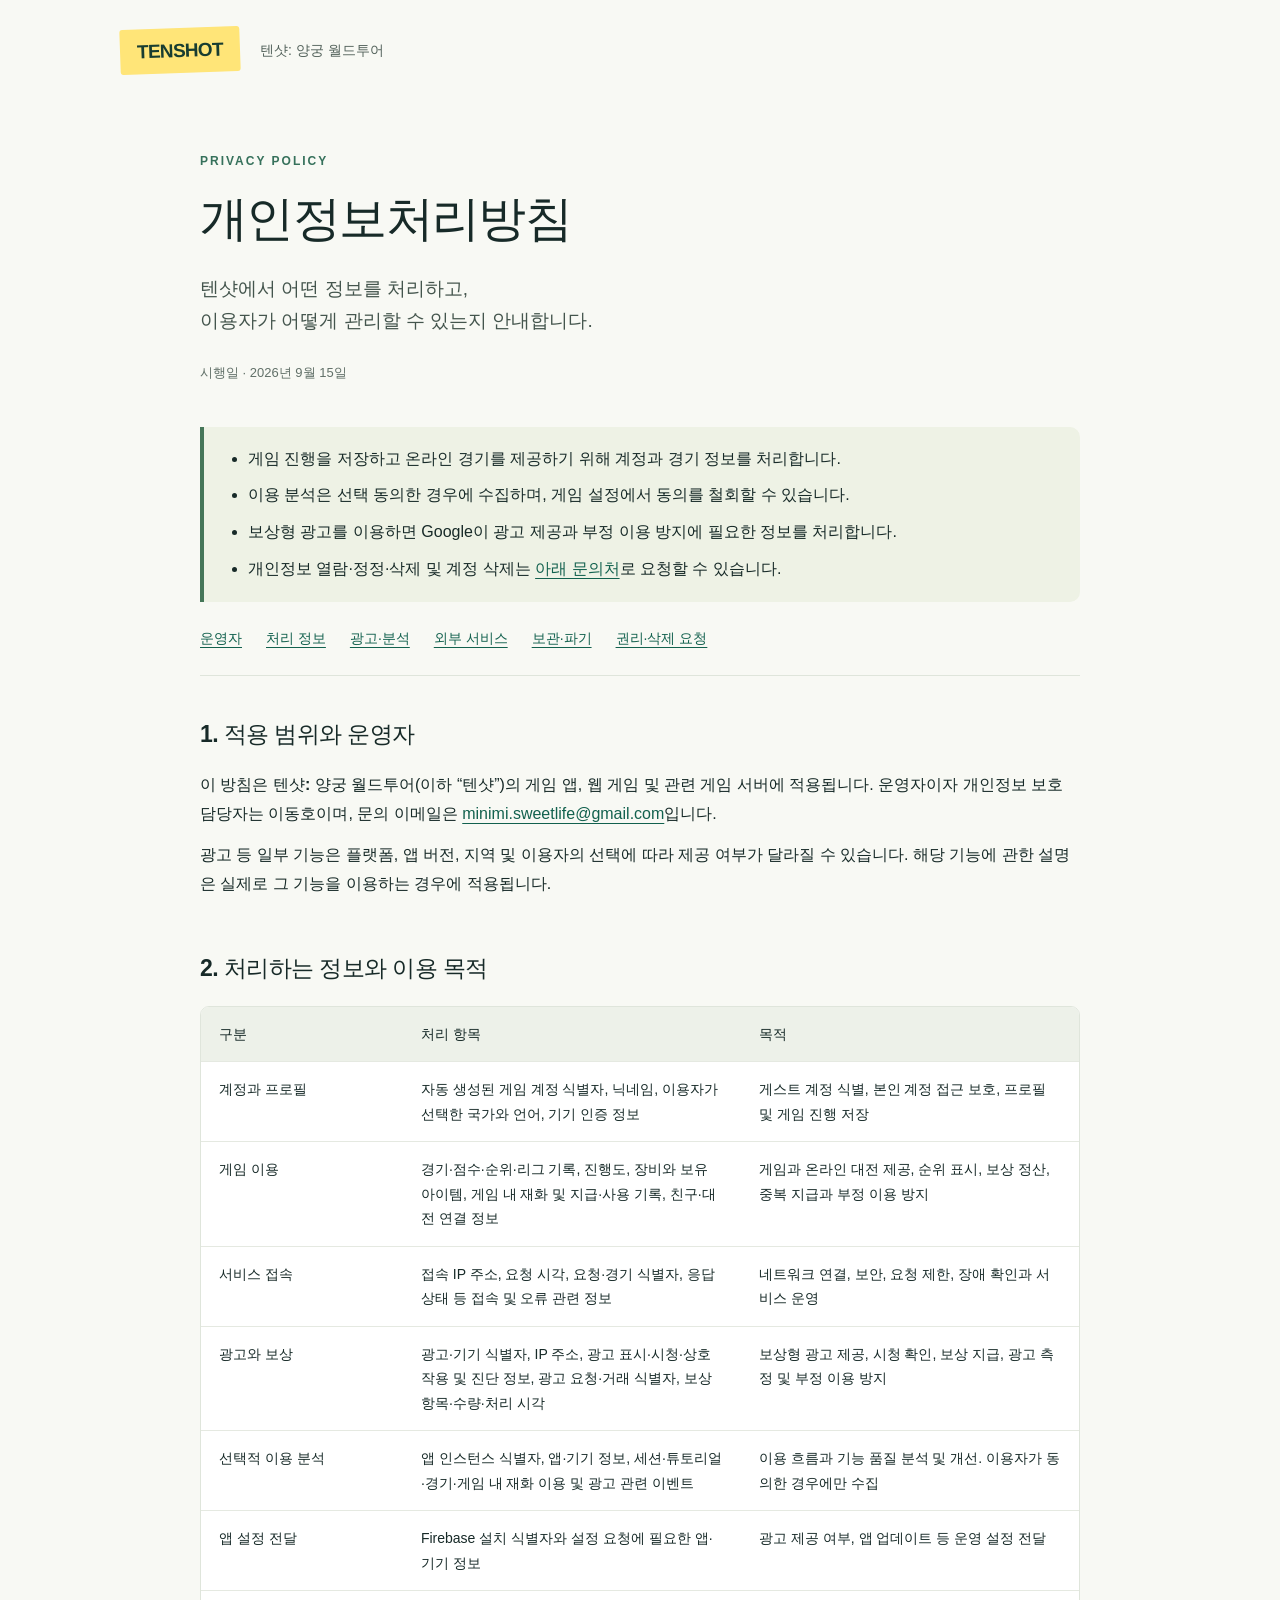
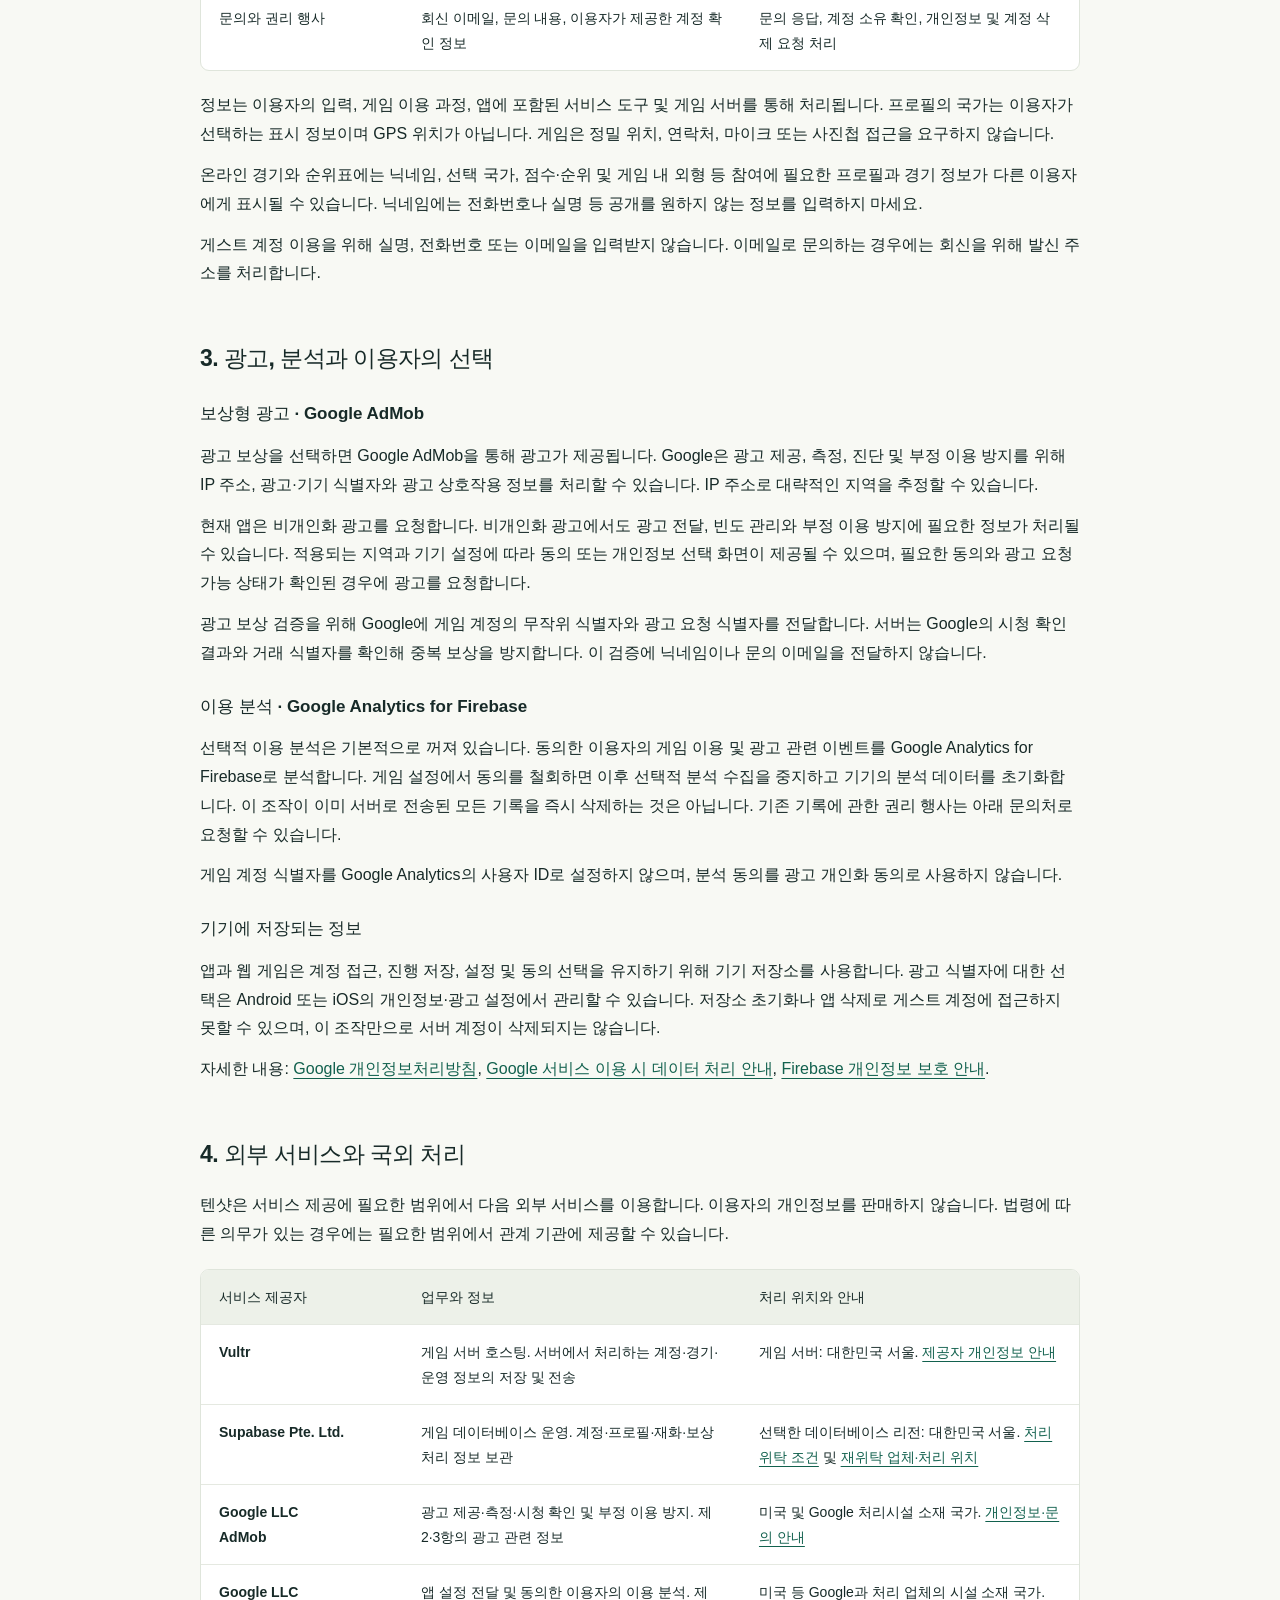
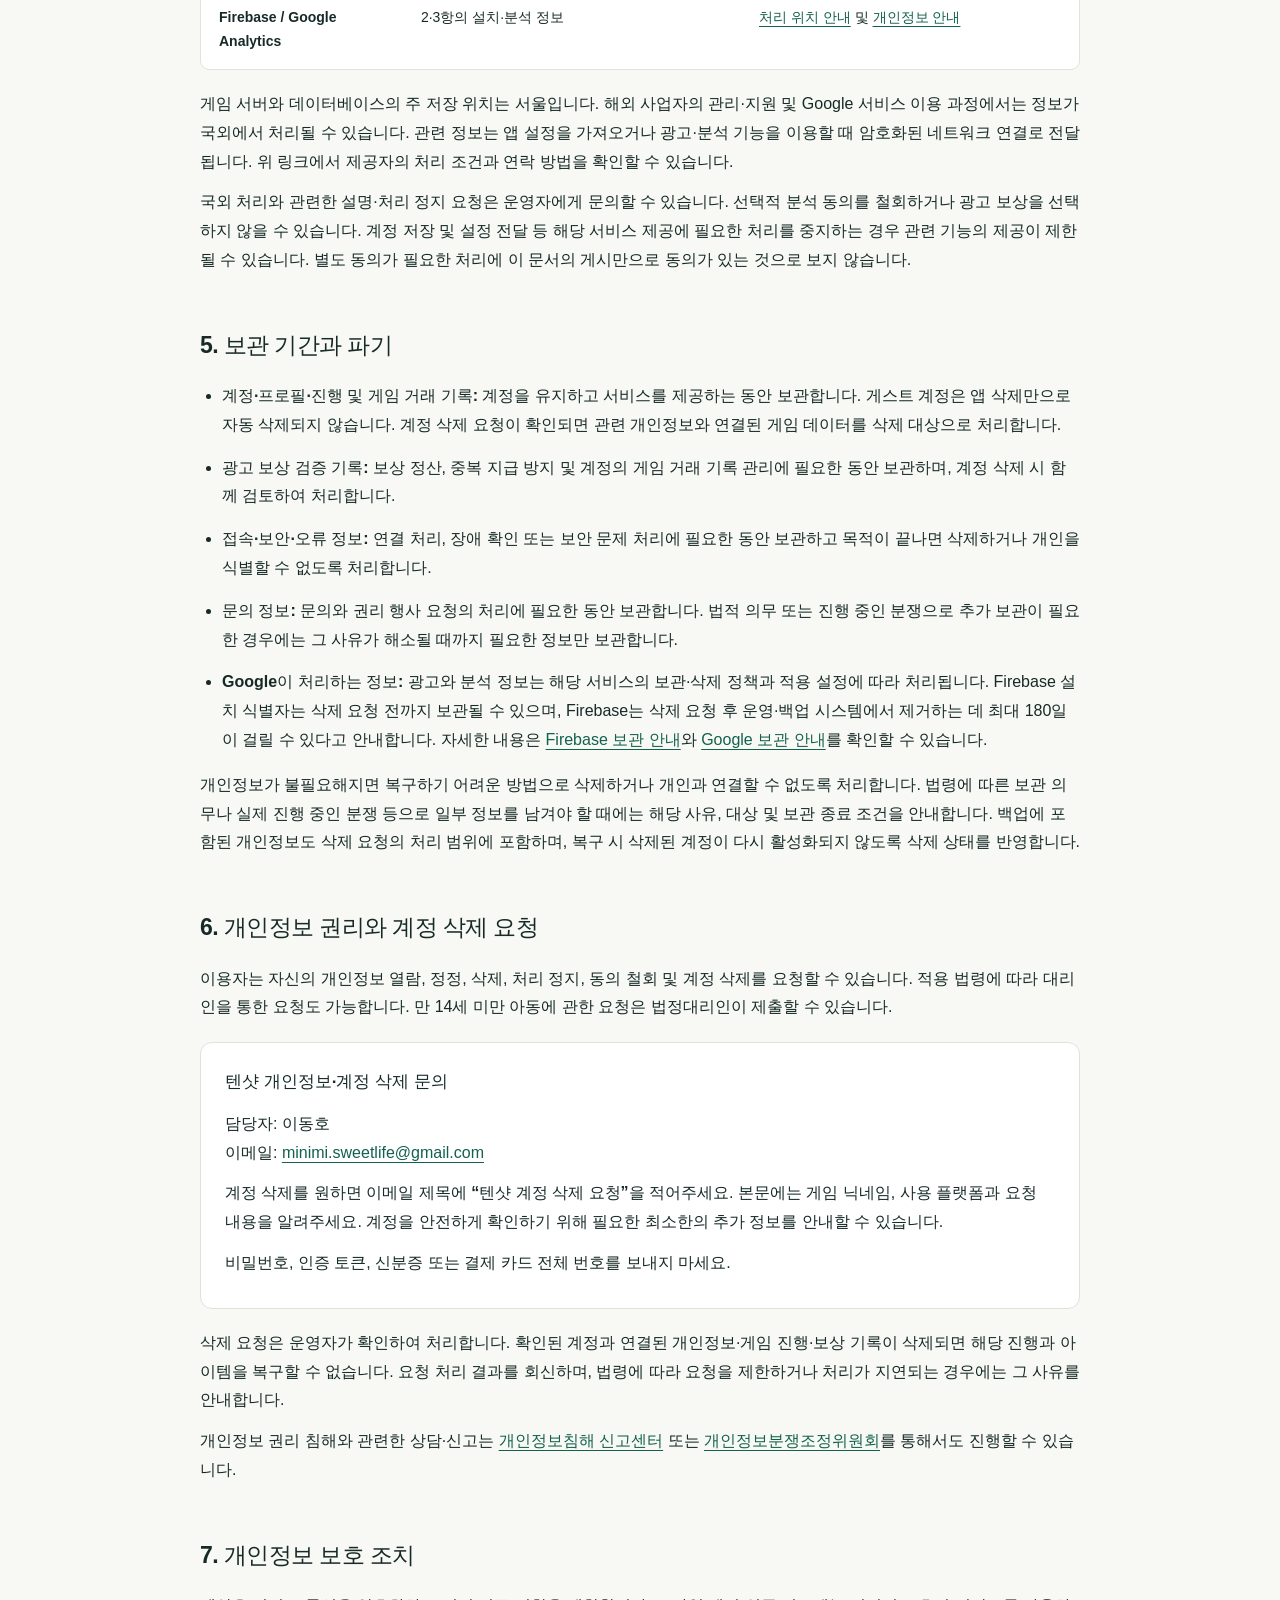
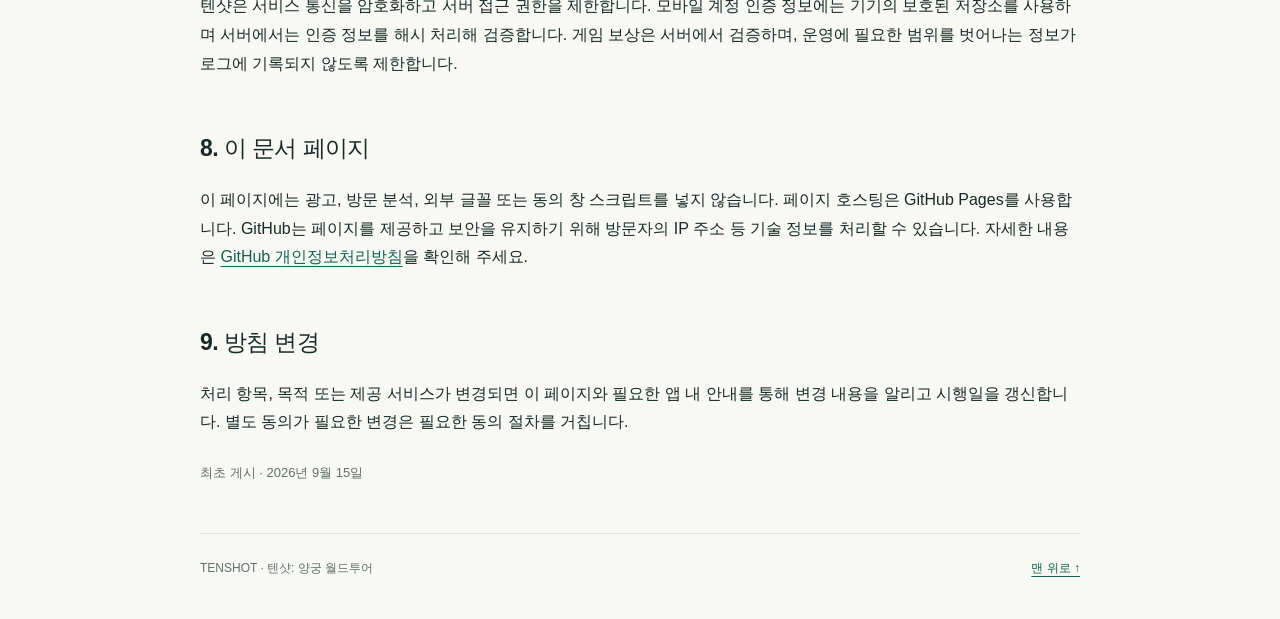
==== index.html @ 745e77cc "Publish Tenshot privacy policy" ====
<!doctype html>
<html lang="ko">
<head>
  <meta charset="utf-8">
  <meta name="viewport" content="width=device-width, initial-scale=1">
  <meta name="description" content="텐샷: 양궁 월드투어의 개인정보 처리 항목, 이용 목적, 보관 및 삭제, 광고와 분석 선택에 관한 안내입니다.">
  <meta name="referrer" content="no-referrer">
  <title>개인정보처리방침 · 텐샷: 양궁 월드투어</title>
  <link rel="stylesheet" href="styles.css">
</head>
<body>
  <a class="skip" href="#content">본문으로 이동</a>
  <header class="masthead">
    <a class="brand" href="./" aria-label="텐샷 개인정보처리방침 홈">TENSHOT</a>
    <span>텐샷: 양궁 월드투어</span>
  </header>
  <main id="content">
    <div class="intro">
      <p class="eyebrow">PRIVACY POLICY</p>
      <h1>개인정보처리방침</h1>
      <p class="lead">텐샷에서 어떤 정보를 처리하고,<br class="wide"> 이용자가 어떻게 관리할 수 있는지 안내합니다.</p>
      <p class="date">시행일 · 2026년 9월 15일</p>
    </div>
    <aside class="summary" aria-label="주요 안내">
      <ul>
        <li>게임 진행을 저장하고 온라인 경기를 제공하기 위해 계정과 경기 정보를 처리합니다.</li>
        <li>이용 분석은 선택 동의한 경우에 수집하며, 게임 설정에서 동의를 철회할 수 있습니다.</li>
        <li>보상형 광고를 이용하면 Google이 광고 제공과 부정 이용 방지에 필요한 정보를 처리합니다.</li>
        <li>개인정보 열람·정정·삭제 및 계정 삭제는 <a href="#rights">아래 문의처</a>로 요청할 수 있습니다.</li>
      </ul>
    </aside>
    <nav class="contents" aria-label="목차">
      <a href="#operator">운영자</a><a href="#data">처리 정보</a><a href="#ads">광고·분석</a>
      <a href="#providers">외부 서비스</a><a href="#retention">보관·파기</a><a href="#rights">권리·삭제 요청</a>
    </nav>

    <section id="operator">
      <h2>1. 적용 범위와 운영자</h2>
      <p>이 방침은 <strong>텐샷: 양궁 월드투어</strong>(이하 “텐샷”)의 게임 앱, 웹 게임 및 관련 게임 서버에 적용됩니다. 운영자이자 개인정보 보호 담당자는 <strong>이동호</strong>이며, 문의 이메일은 <a href="mailto:minimi.sweetlife@gmail.com">minimi.sweetlife@gmail.com</a>입니다.</p>
      <p>광고 등 일부 기능은 플랫폼, 앱 버전, 지역 및 이용자의 선택에 따라 제공 여부가 달라질 수 있습니다. 해당 기능에 관한 설명은 실제로 그 기능을 이용하는 경우에 적용됩니다.</p>
    </section>

    <section id="data">
      <h2>2. 처리하는 정보와 이용 목적</h2>
      <div class="table-wrap" tabindex="0" role="region" aria-label="처리 정보 표, 작은 화면에서는 가로로 이동할 수 있습니다">
        <table>
          <thead><tr><th scope="col">구분</th><th scope="col">처리 항목</th><th scope="col">목적</th></tr></thead>
          <tbody>
            <tr><th scope="row">계정과 프로필</th><td>자동 생성된 게임 계정 식별자, 닉네임, 이용자가 선택한 국가와 언어, 기기 인증 정보</td><td>게스트 계정 식별, 본인 계정 접근 보호, 프로필 및 게임 진행 저장</td></tr>
            <tr><th scope="row">게임 이용</th><td>경기·점수·순위·리그 기록, 진행도, 장비와 보유 아이템, 게임 내 재화 및 지급·사용 기록, 친구·대전 연결 정보</td><td>게임과 온라인 대전 제공, 순위 표시, 보상 정산, 중복 지급과 부정 이용 방지</td></tr>
            <tr><th scope="row">서비스 접속</th><td>접속 IP 주소, 요청 시각, 요청·경기 식별자, 응답 상태 등 접속 및 오류 관련 정보</td><td>네트워크 연결, 보안, 요청 제한, 장애 확인과 서비스 운영</td></tr>
            <tr><th scope="row">광고와 보상</th><td>광고·기기 식별자, IP 주소, 광고 표시·시청·상호작용 및 진단 정보, 광고 요청·거래 식별자, 보상 항목·수량·처리 시각</td><td>보상형 광고 제공, 시청 확인, 보상 지급, 광고 측정 및 부정 이용 방지</td></tr>
            <tr><th scope="row">선택적 이용 분석</th><td>앱 인스턴스 식별자, 앱·기기 정보, 세션·튜토리얼·경기·게임 내 재화 이용 및 광고 관련 이벤트</td><td>이용 흐름과 기능 품질 분석 및 개선. 이용자가 동의한 경우에만 수집</td></tr>
            <tr><th scope="row">앱 설정 전달</th><td>Firebase 설치 식별자와 설정 요청에 필요한 앱·기기 정보</td><td>광고 제공 여부, 앱 업데이트 등 운영 설정 전달</td></tr>
            <tr><th scope="row">문의와 권리 행사</th><td>회신 이메일, 문의 내용, 이용자가 제공한 계정 확인 정보</td><td>문의 응답, 계정 소유 확인, 개인정보 및 계정 삭제 요청 처리</td></tr>
          </tbody>
        </table>
      </div>
      <p>정보는 이용자의 입력, 게임 이용 과정, 앱에 포함된 서비스 도구 및 게임 서버를 통해 처리됩니다. 프로필의 국가는 이용자가 선택하는 표시 정보이며 GPS 위치가 아닙니다. 게임은 정밀 위치, 연락처, 마이크 또는 사진첩 접근을 요구하지 않습니다.</p>
      <p>온라인 경기와 순위표에는 닉네임, 선택 국가, 점수·순위 및 게임 내 외형 등 참여에 필요한 프로필과 경기 정보가 다른 이용자에게 표시될 수 있습니다. 닉네임에는 전화번호나 실명 등 공개를 원하지 않는 정보를 입력하지 마세요.</p>
      <p>게스트 계정 이용을 위해 실명, 전화번호 또는 이메일을 입력받지 않습니다. 이메일로 문의하는 경우에는 회신을 위해 발신 주소를 처리합니다.</p>
    </section>

    <section id="ads">
      <h2>3. 광고, 분석과 이용자의 선택</h2>
      <h3>보상형 광고 · Google AdMob</h3>
      <p>광고 보상을 선택하면 Google AdMob을 통해 광고가 제공됩니다. Google은 광고 제공, 측정, 진단 및 부정 이용 방지를 위해 IP 주소, 광고·기기 식별자와 광고 상호작용 정보를 처리할 수 있습니다. IP 주소로 대략적인 지역을 추정할 수 있습니다.</p>
      <p>현재 앱은 비개인화 광고를 요청합니다. 비개인화 광고에서도 광고 전달, 빈도 관리와 부정 이용 방지에 필요한 정보가 처리될 수 있습니다. 적용되는 지역과 기기 설정에 따라 동의 또는 개인정보 선택 화면이 제공될 수 있으며, 필요한 동의와 광고 요청 가능 상태가 확인된 경우에 광고를 요청합니다.</p>
      <p>광고 보상 검증을 위해 Google에 게임 계정의 무작위 식별자와 광고 요청 식별자를 전달합니다. 서버는 Google의 시청 확인 결과와 거래 식별자를 확인해 중복 보상을 방지합니다. 이 검증에 닉네임이나 문의 이메일을 전달하지 않습니다.</p>
      <h3>이용 분석 · Google Analytics for Firebase</h3>
      <p>선택적 이용 분석은 기본적으로 꺼져 있습니다. 동의한 이용자의 게임 이용 및 광고 관련 이벤트를 Google Analytics for Firebase로 분석합니다. 게임 설정에서 동의를 철회하면 이후 선택적 분석 수집을 중지하고 기기의 분석 데이터를 초기화합니다. 이 조작이 이미 서버로 전송된 모든 기록을 즉시 삭제하는 것은 아닙니다. 기존 기록에 관한 권리 행사는 아래 문의처로 요청할 수 있습니다.</p>
      <p>게임 계정 식별자를 Google Analytics의 사용자 ID로 설정하지 않으며, 분석 동의를 광고 개인화 동의로 사용하지 않습니다.</p>
      <h3>기기에 저장되는 정보</h3>
      <p>앱과 웹 게임은 계정 접근, 진행 저장, 설정 및 동의 선택을 유지하기 위해 기기 저장소를 사용합니다. 광고 식별자에 대한 선택은 Android 또는 iOS의 개인정보·광고 설정에서 관리할 수 있습니다. 저장소 초기화나 앱 삭제로 게스트 계정에 접근하지 못할 수 있으며, 이 조작만으로 서버 계정이 삭제되지는 않습니다.</p>
      <p>자세한 내용: <a href="https://policies.google.com/privacy?hl=ko">Google 개인정보처리방침</a>, <a href="https://policies.google.com/technologies/partner-sites?hl=ko">Google 서비스 이용 시 데이터 처리 안내</a>, <a href="https://firebase.google.com/support/privacy">Firebase 개인정보 보호 안내</a>.</p>
    </section>

    <section id="providers">
      <h2>4. 외부 서비스와 국외 처리</h2>
      <p>텐샷은 서비스 제공에 필요한 범위에서 다음 외부 서비스를 이용합니다. 이용자의 개인정보를 판매하지 않습니다. 법령에 따른 의무가 있는 경우에는 필요한 범위에서 관계 기관에 제공할 수 있습니다.</p>
      <div class="table-wrap" tabindex="0" role="region" aria-label="외부 서비스 표, 작은 화면에서는 가로로 이동할 수 있습니다">
        <table>
          <thead><tr><th scope="col">서비스 제공자</th><th scope="col">업무와 정보</th><th scope="col">처리 위치와 안내</th></tr></thead>
          <tbody>
            <tr><th scope="row">Vultr</th><td>게임 서버 호스팅. 서버에서 처리하는 계정·경기·운영 정보의 저장 및 전송</td><td>게임 서버: 대한민국 서울. <a href="https://www.vultr.com/legal/privacy/">제공자 개인정보 안내</a></td></tr>
            <tr><th scope="row">Supabase Pte. Ltd.</th><td>게임 데이터베이스 운영. 계정·프로필·재화·보상 처리 정보 보관</td><td>선택한 데이터베이스 리전: 대한민국 서울. <a href="https://supabase.com/legal/customer-resources/data-processing-addendum">처리 위탁 조건</a> 및 <a href="https://supabase.com/legal/customer-resources/subprocessor-list">재위탁 업체·처리 위치</a></td></tr>
            <tr><th scope="row">Google LLC<br>AdMob</th><td>광고 제공·측정·시청 확인 및 부정 이용 방지. 제2·3항의 광고 관련 정보</td><td>미국 및 Google 처리시설 소재 국가. <a href="https://policies.google.com/privacy?hl=ko">개인정보·문의 안내</a></td></tr>
            <tr><th scope="row">Google LLC<br>Firebase / Google Analytics</th><td>앱 설정 전달 및 동의한 이용자의 이용 분석. 제2·3항의 설치·분석 정보</td><td>미국 등 Google과 처리 업체의 시설 소재 국가. <a href="https://firebase.google.com/support/privacy#data_storage_and_processing_locations">처리 위치 안내</a> 및 <a href="https://firebase.google.com/support/privacy">개인정보 안내</a></td></tr>
          </tbody>
        </table>
      </div>
      <p>게임 서버와 데이터베이스의 주 저장 위치는 서울입니다. 해외 사업자의 관리·지원 및 Google 서비스 이용 과정에서는 정보가 국외에서 처리될 수 있습니다. 관련 정보는 앱 설정을 가져오거나 광고·분석 기능을 이용할 때 암호화된 네트워크 연결로 전달됩니다. 위 링크에서 제공자의 처리 조건과 연락 방법을 확인할 수 있습니다.</p>
      <p>국외 처리와 관련한 설명·처리 정지 요청은 운영자에게 문의할 수 있습니다. 선택적 분석 동의를 철회하거나 광고 보상을 선택하지 않을 수 있습니다. 계정 저장 및 설정 전달 등 해당 서비스 제공에 필요한 처리를 중지하는 경우 관련 기능의 제공이 제한될 수 있습니다. 별도 동의가 필요한 처리에 이 문서의 게시만으로 동의가 있는 것으로 보지 않습니다.</p>
    </section>

    <section id="retention">
      <h2>5. 보관 기간과 파기</h2>
      <ul>
        <li><strong>계정·프로필·진행 및 게임 거래 기록:</strong> 계정을 유지하고 서비스를 제공하는 동안 보관합니다. 게스트 계정은 앱 삭제만으로 자동 삭제되지 않습니다. 계정 삭제 요청이 확인되면 관련 개인정보와 연결된 게임 데이터를 삭제 대상으로 처리합니다.</li>
        <li><strong>광고 보상 검증 기록:</strong> 보상 정산, 중복 지급 방지 및 계정의 게임 거래 기록 관리에 필요한 동안 보관하며, 계정 삭제 시 함께 검토하여 처리합니다.</li>
        <li><strong>접속·보안·오류 정보:</strong> 연결 처리, 장애 확인 또는 보안 문제 처리에 필요한 동안 보관하고 목적이 끝나면 삭제하거나 개인을 식별할 수 없도록 처리합니다.</li>
        <li><strong>문의 정보:</strong> 문의와 권리 행사 요청의 처리에 필요한 동안 보관합니다. 법적 의무 또는 진행 중인 분쟁으로 추가 보관이 필요한 경우에는 그 사유가 해소될 때까지 필요한 정보만 보관합니다.</li>
        <li><strong>Google이 처리하는 정보:</strong> 광고와 분석 정보는 해당 서비스의 보관·삭제 정책과 적용 설정에 따라 처리됩니다. Firebase 설치 식별자는 삭제 요청 전까지 보관될 수 있으며, Firebase는 삭제 요청 후 운영·백업 시스템에서 제거하는 데 최대 180일이 걸릴 수 있다고 안내합니다. 자세한 내용은 <a href="https://firebase.google.com/support/privacy">Firebase 보관 안내</a>와 <a href="https://policies.google.com/technologies/retention?hl=ko">Google 보관 안내</a>를 확인할 수 있습니다.</li>
      </ul>
      <p>개인정보가 불필요해지면 복구하기 어려운 방법으로 삭제하거나 개인과 연결할 수 없도록 처리합니다. 법령에 따른 보관 의무나 실제 진행 중인 분쟁 등으로 일부 정보를 남겨야 할 때에는 해당 사유, 대상 및 보관 종료 조건을 안내합니다. 백업에 포함된 개인정보도 삭제 요청의 처리 범위에 포함하며, 복구 시 삭제된 계정이 다시 활성화되지 않도록 삭제 상태를 반영합니다.</p>
    </section>

    <section id="rights">
      <h2>6. 개인정보 권리와 계정 삭제 요청</h2>
      <p>이용자는 자신의 개인정보 열람, 정정, 삭제, 처리 정지, 동의 철회 및 계정 삭제를 요청할 수 있습니다. 적용 법령에 따라 대리인을 통한 요청도 가능합니다. 만 14세 미만 아동에 관한 요청은 법정대리인이 제출할 수 있습니다.</p>
      <div class="contact">
        <h3>텐샷 개인정보·계정 삭제 문의</h3>
        <p>담당자: <strong>이동호</strong><br>이메일: <a href="mailto:minimi.sweetlife@gmail.com">minimi.sweetlife@gmail.com</a></p>
        <p>계정 삭제를 원하면 이메일 제목에 <strong>“텐샷 계정 삭제 요청”</strong>을 적어주세요. 본문에는 게임 닉네임, 사용 플랫폼과 요청 내용을 알려주세요. 계정을 안전하게 확인하기 위해 필요한 최소한의 추가 정보를 안내할 수 있습니다.</p>
        <p>비밀번호, 인증 토큰, 신분증 또는 결제 카드 전체 번호를 보내지 마세요.</p>
      </div>
      <p>삭제 요청은 운영자가 확인하여 처리합니다. 확인된 계정과 연결된 개인정보·게임 진행·보상 기록이 삭제되면 해당 진행과 아이템을 복구할 수 없습니다. 요청 처리 결과를 회신하며, 법령에 따라 요청을 제한하거나 처리가 지연되는 경우에는 그 사유를 안내합니다.</p>
      <p>개인정보 권리 침해와 관련한 상담·신고는 <a href="https://privacy.kisa.or.kr/">개인정보침해 신고센터</a> 또는 <a href="https://kopico.go.kr/">개인정보분쟁조정위원회</a>를 통해서도 진행할 수 있습니다.</p>
    </section>

    <section id="security">
      <h2>7. 개인정보 보호 조치</h2>
      <p>텐샷은 서비스 통신을 암호화하고 서버 접근 권한을 제한합니다. 모바일 계정 인증 정보에는 기기의 보호된 저장소를 사용하며 서버에서는 인증 정보를 해시 처리해 검증합니다. 게임 보상은 서버에서 검증하며, 운영에 필요한 범위를 벗어나는 정보가 로그에 기록되지 않도록 제한합니다.</p>
    </section>
    <section id="website">
      <h2>8. 이 문서 페이지</h2>
      <p>이 페이지에는 광고, 방문 분석, 외부 글꼴 또는 동의 창 스크립트를 넣지 않습니다. 페이지 호스팅은 GitHub Pages를 사용합니다. GitHub는 페이지를 제공하고 보안을 유지하기 위해 방문자의 IP 주소 등 기술 정보를 처리할 수 있습니다. 자세한 내용은 <a href="https://docs.github.com/en/site-policy/privacy-policies/github-general-privacy-statement">GitHub 개인정보처리방침</a>을 확인해 주세요.</p>
    </section>
    <section id="changes">
      <h2>9. 방침 변경</h2>
      <p>처리 항목, 목적 또는 제공 서비스가 변경되면 이 페이지와 필요한 앱 내 안내를 통해 변경 내용을 알리고 시행일을 갱신합니다. 별도 동의가 필요한 변경은 필요한 동의 절차를 거칩니다.</p>
      <p class="date">최초 게시 · 2026년 9월 15일</p>
    </section>
    <footer><span>TENSHOT · 텐샷: 양궁 월드투어</span><a href="#content">맨 위로 ↑</a></footer>
  </main>
</body>
</html>
---- styles.css ----
:root { color-scheme: light; font-family: -apple-system, BlinkMacSystemFont, "Apple SD Gothic Neo", "Malgun Gothic", sans-serif; color: #172a28; background: #f8f9f4; line-height: 1.8; font-synthesis: none; }
* { box-sizing: border-box; }
html { scroll-padding-top: 24px; }
body { margin: 0; }
a { color: #12614e; text-underline-offset: 4px; overflow-wrap: anywhere; }
a:hover { color: #064437; }
a:focus-visible, [tabindex]:focus-visible { outline: 3px solid #16775f; outline-offset: 5px; }
.skip { position: absolute; top: -100px; left: 16px; padding: 8px 16px; background: white; z-index: 1; }
.skip:focus { top: 12px; }
.masthead { max-width: 1120px; margin: auto; padding: 28px 40px; display: flex; align-items: center; gap: 20px; font-size: 14px; color: #54635c; }
.brand { display: inline-block; color: #183d31; background: #ffe578; font-size: 19px; line-height: 1; font-weight: 900; letter-spacing: -.7px; padding: 13px 17px; text-decoration: none; transform: rotate(-2deg); border-radius: 3px; }
main { max-width: 960px; margin: auto; padding: 28px 40px 0; }
.intro { padding: 22px 0 30px; }
.eyebrow { font-size: 12px; letter-spacing: 2px; font-weight: 800; color: #36715b; margin: 0 0 16px; }
h1 { font-size: clamp(32px, 5vw, 48px); line-height: 1.25; letter-spacing: -1.6px; margin: 0 0 24px; }
.lead { font-size: 19px; color: #44554d; line-height: 1.7; }
.date { color: #617068; font-size: 13px; margin-top: 24px; }
.summary { background: #eef2e5; border-left: 4px solid #457658; padding: 18px 24px; border-radius: 0 10px 10px 0; }
.summary ul { margin: 0; padding-left: 20px; }
.summary li + li { margin-top: 8px; }
.contents { display: flex; flex-wrap: wrap; gap: 10px 24px; padding: 24px 0; font-size: 14px; border-bottom: 1px solid #dfe5db; }
section { padding-top: 42px; }
h2 { font-size: 23px; letter-spacing: -.6px; margin: 0 0 20px; line-height: 1.45; }
h3 { font-size: 17px; margin: 24px 0 8px; }
p { margin: 12px 0; overflow-wrap: break-word; }
section > ul { padding-left: 22px; }
section li + li { margin-top: 14px; }
.table-wrap { overflow-x: auto; margin: 20px 0; border: 1px solid #dfe5db; border-radius: 9px; background: #fff; }
table { border-collapse: collapse; width: 100%; min-width: 600px; font-size: 14px; line-height: 1.75; text-align: left; }
th, td { padding: 15px 18px; border-bottom: 1px solid #e5e9e1; vertical-align: top; }
thead { background: #edf1e9; }
th[scope="row"] { width: 23%; font-weight: 700; }
td { width: 38.5%; }
tbody tr:last-child > * { border-bottom: none; }
.contact { background: #fff; border: 1px solid #dce4d8; border-radius: 12px; padding: 10px 24px 18px; margin: 20px 0; }
.contact h3 { margin-top: 14px; }
footer { margin-top: 48px; border-top: 1px solid #dfe5db; padding: 24px 0 40px; display: flex; justify-content: space-between; gap: 16px; font-size: 12px; color: #617068; }
@media (max-width: 600px) { .masthead { padding: 22px 22px; gap: 14px; font-size: 12px; } .brand { font-size: 17px; padding: 12px 14px; } main { padding: 8px 22px 0; } .intro { padding-top: 20px; } .lead { font-size: 17px; } .wide { display: none; } .summary { padding: 16px 18px; font-size: 14px; } h2 { font-size: 21px; } section { padding-top: 34px; } .contact { padding: 8px 18px 16px; } footer { flex-wrap: wrap; } }
@media print { :root { background: #fff; color: #000; font-size: 10pt; } .masthead, .contents, .skip, footer a { display: none; } main { max-width: none; padding: 0; } section { padding-top: 20px; } .intro { padding: 0; } h1 { font-size: 25pt; } h2 { break-after: avoid; font-size: 15pt; } table { min-width: 0; font-size: 9pt; } tr { break-inside: avoid; } .table-wrap { overflow: visible; } a { color: #000; } }
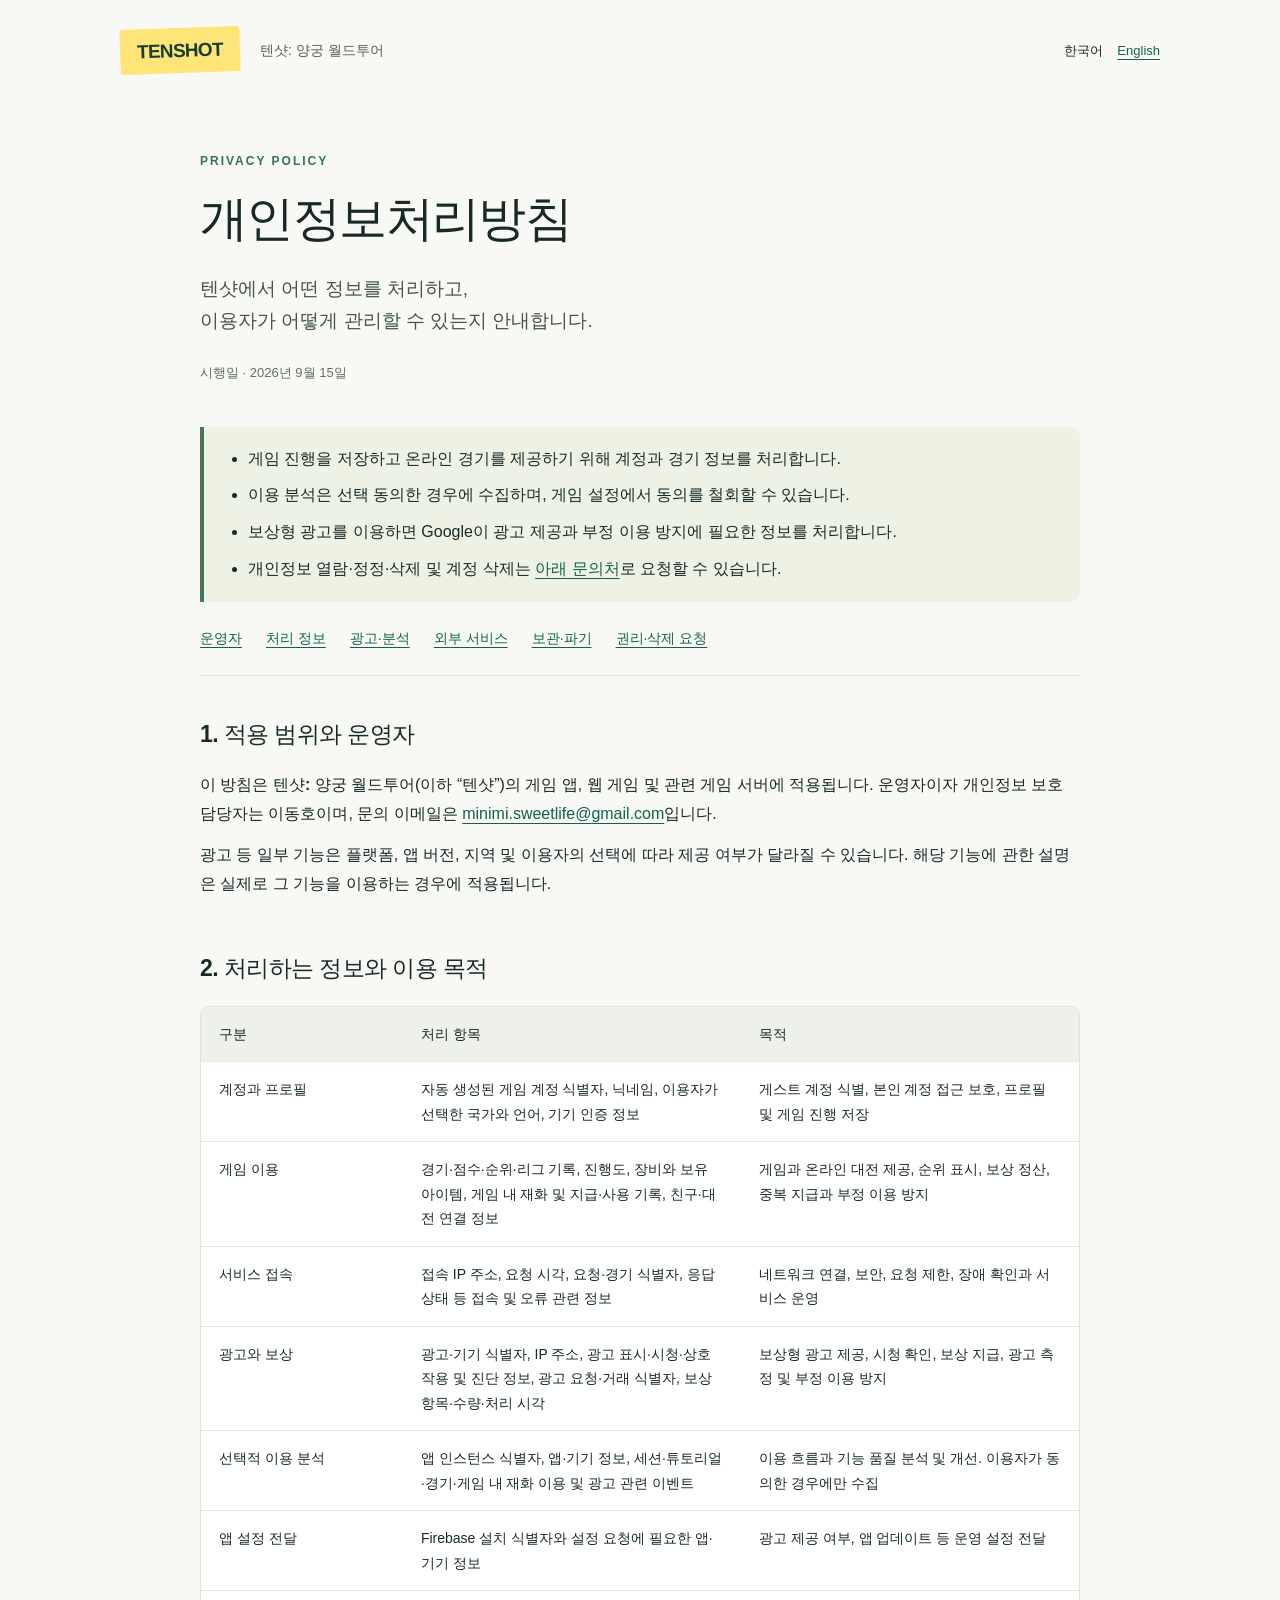
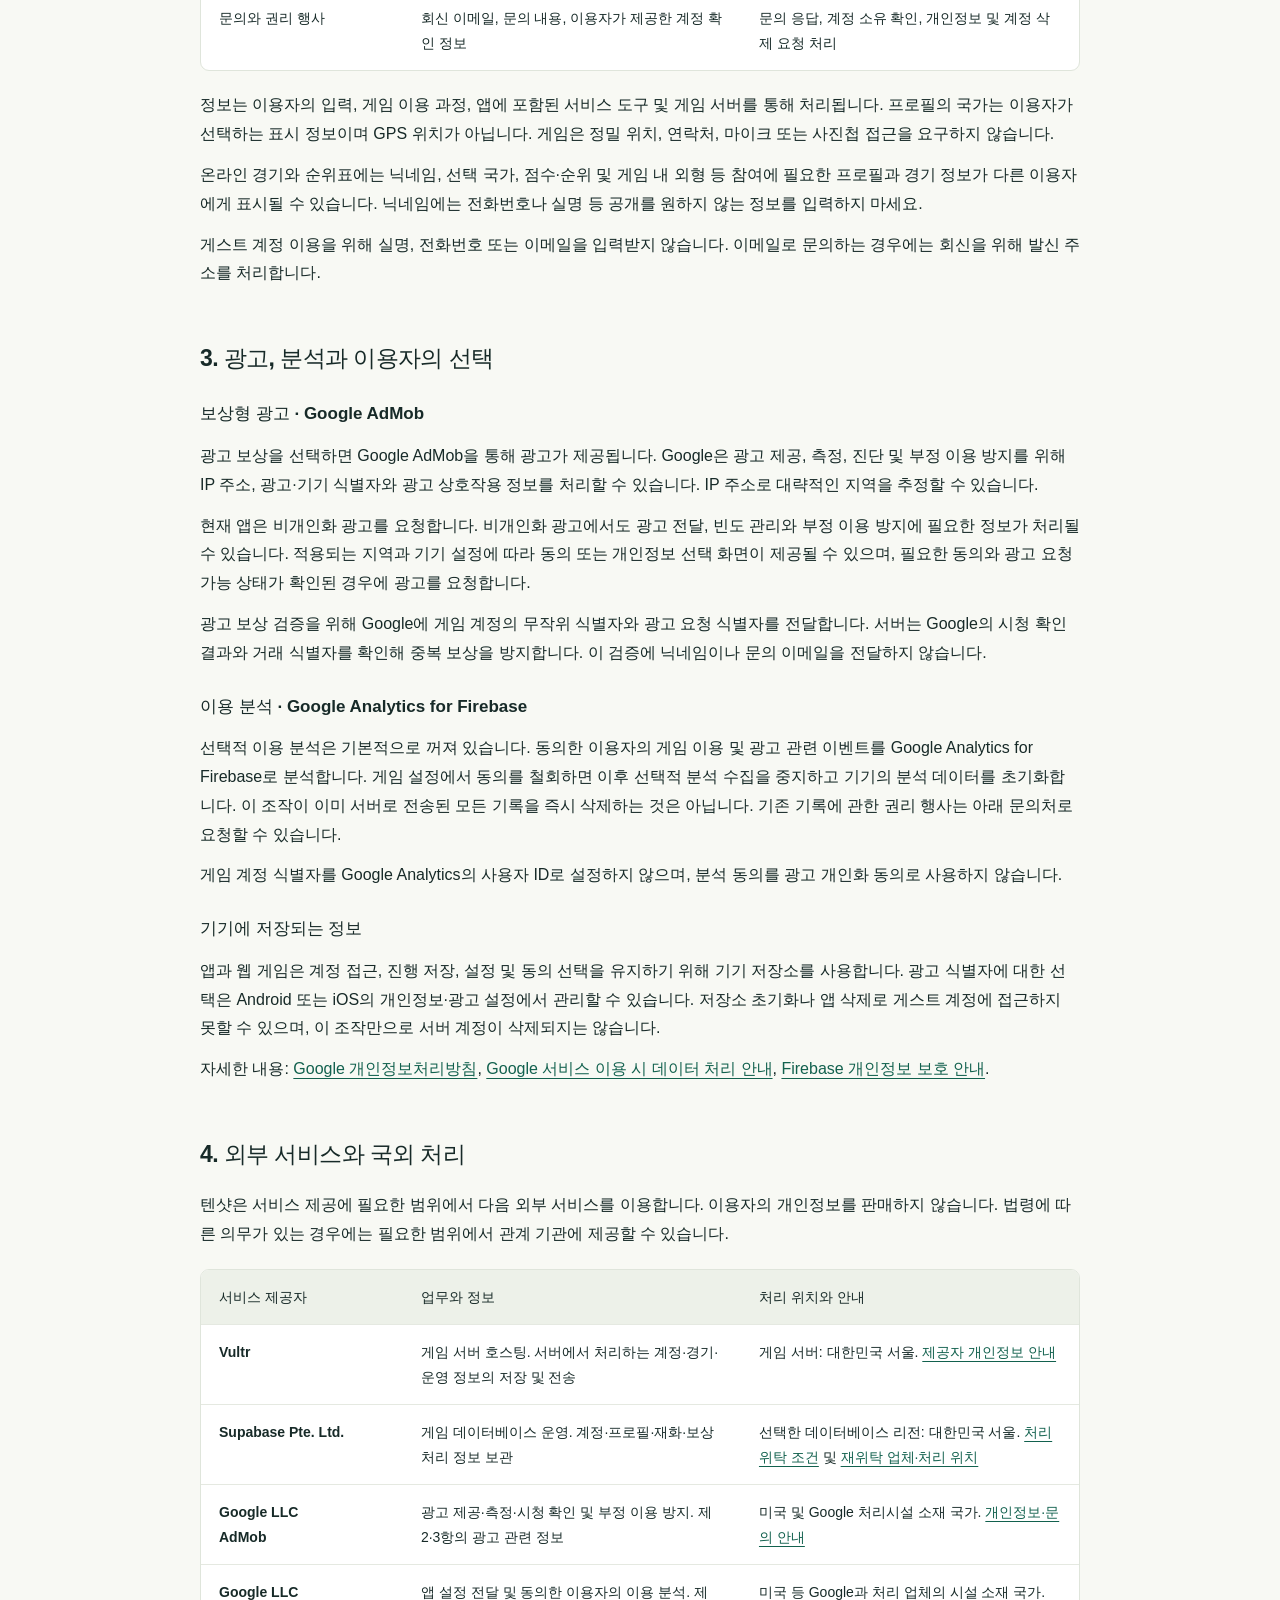
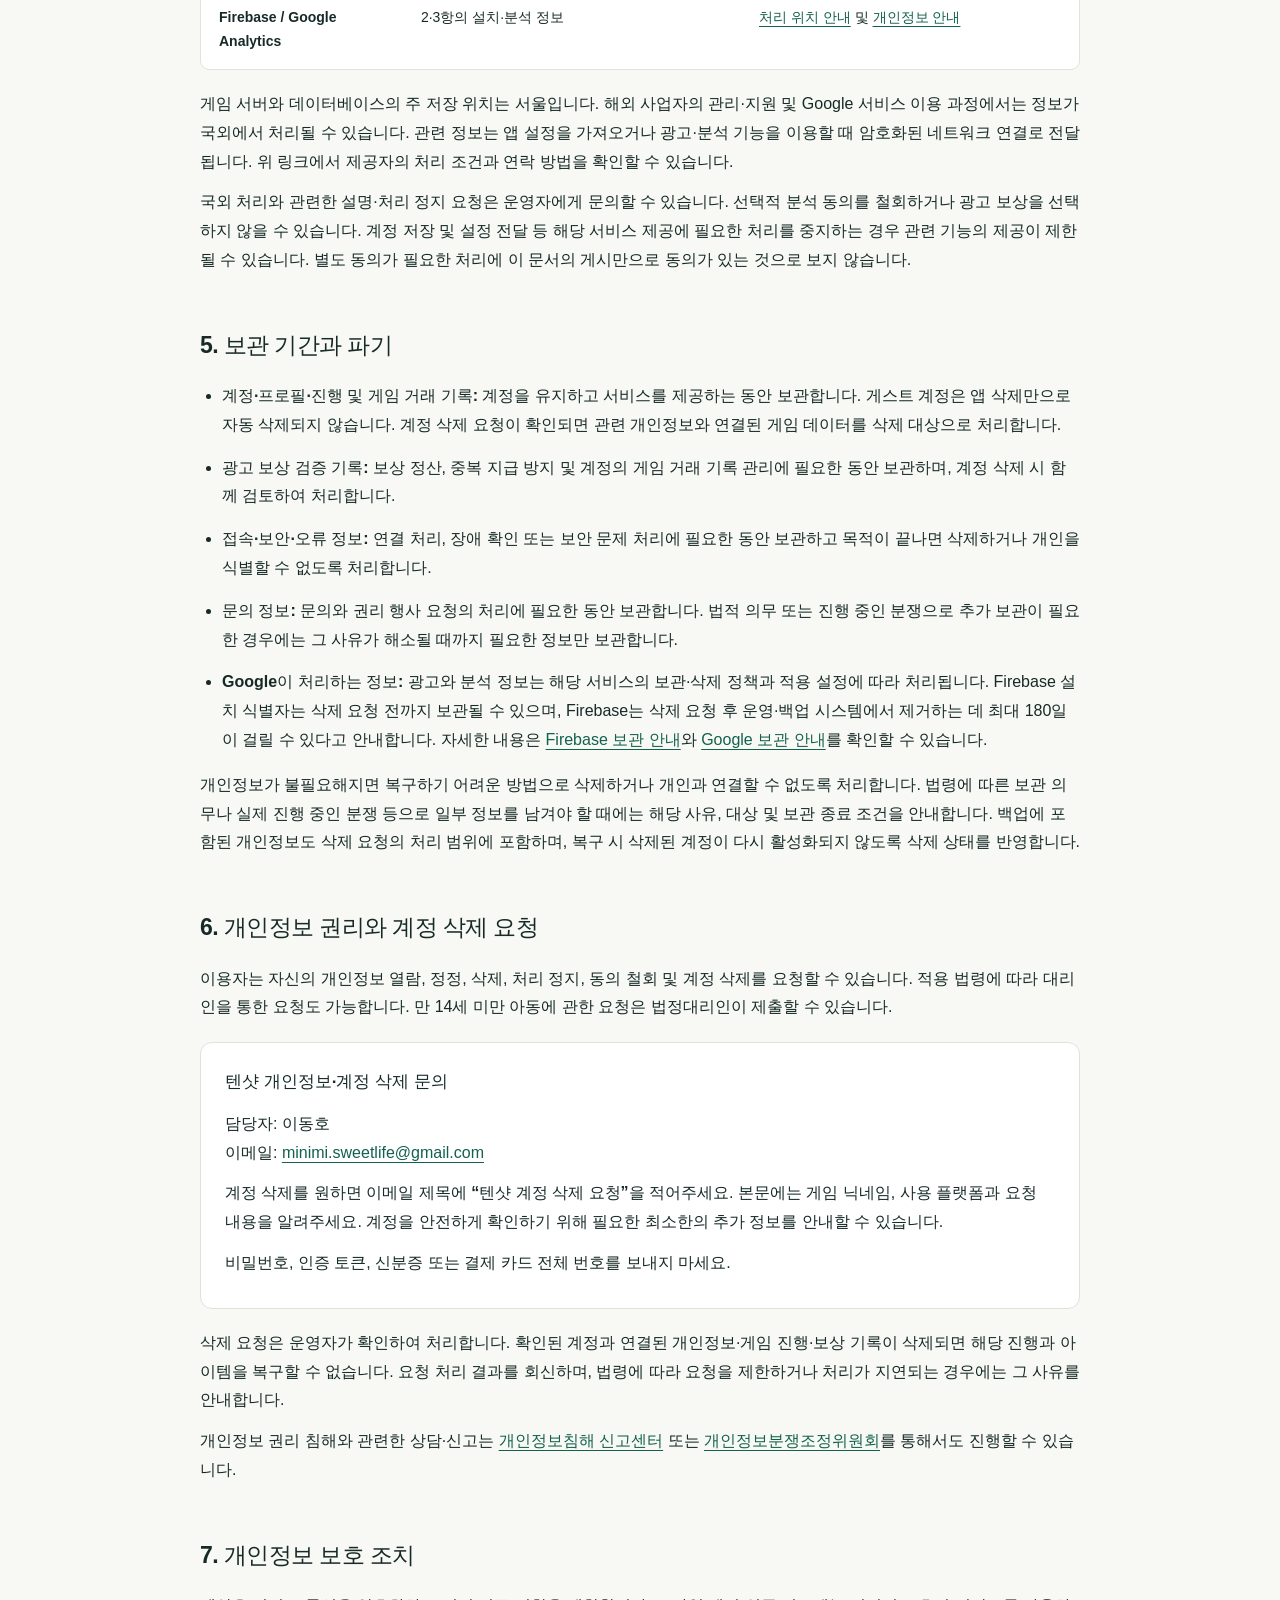
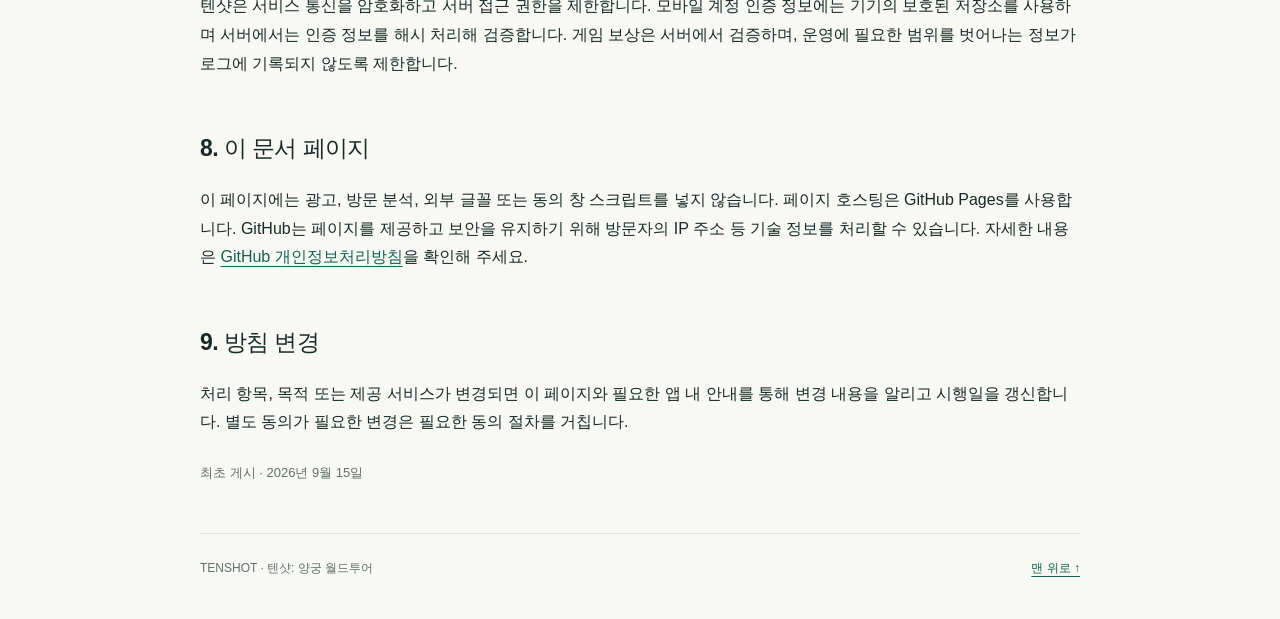
==== commit 391960d3: "Add English privacy policy and language navigation" ====
--- a/index.html
+++ b/index.html
@@ -7,12 +7,15 @@
   <meta name="referrer" content="no-referrer">
   <title>개인정보처리방침 · 텐샷: 양궁 월드투어</title>
   <link rel="stylesheet" href="styles.css">
+  <link rel="alternate" hreflang="ko" href="https://withleedh.github.io/tenshot-privacy/">
+  <link rel="alternate" hreflang="en" href="https://withleedh.github.io/tenshot-privacy/en.html">
 </head>
 <body>
   <a class="skip" href="#content">본문으로 이동</a>
   <header class="masthead">
     <a class="brand" href="./" aria-label="텐샷 개인정보처리방침 홈">TENSHOT</a>
     <span>텐샷: 양궁 월드투어</span>
+    <nav class="languages" aria-label="문서 언어"><a href="./" lang="ko" hreflang="ko" aria-current="page">한국어</a><a href="en.html" lang="en" hreflang="en">English</a></nav>
   </header>
   <main id="content">
     <div class="intro">
--- a/styles.css
+++ b/styles.css
@@ -7,7 +7,10 @@
 a:focus-visible, [tabindex]:focus-visible { outline: 3px solid #16775f; outline-offset: 5px; }
 .skip { position: absolute; top: -100px; left: 16px; padding: 8px 16px; background: white; z-index: 1; }
 .skip:focus { top: 12px; }
-.masthead { max-width: 1120px; margin: auto; padding: 28px 40px; display: flex; align-items: center; gap: 20px; font-size: 14px; color: #54635c; }
+.masthead { max-width: 1120px; margin: auto; padding: 28px 40px; display: flex; flex-wrap: wrap; align-items: center; gap: 20px; font-size: 14px; color: #54635c; }
+.languages { display: flex; gap: 14px; margin-left: auto; font-size: 13px; }
+.languages a { display: inline-flex; align-items: center; min-height: 44px; }
+.languages [aria-current="page"] { color: #172a28; font-weight: 800; text-decoration: none; }
 .brand { display: inline-block; color: #183d31; background: #ffe578; font-size: 19px; line-height: 1; font-weight: 900; letter-spacing: -.7px; padding: 13px 17px; text-decoration: none; transform: rotate(-2deg); border-radius: 3px; }
 main { max-width: 960px; margin: auto; padding: 28px 40px 0; }
 .intro { padding: 22px 0 30px; }
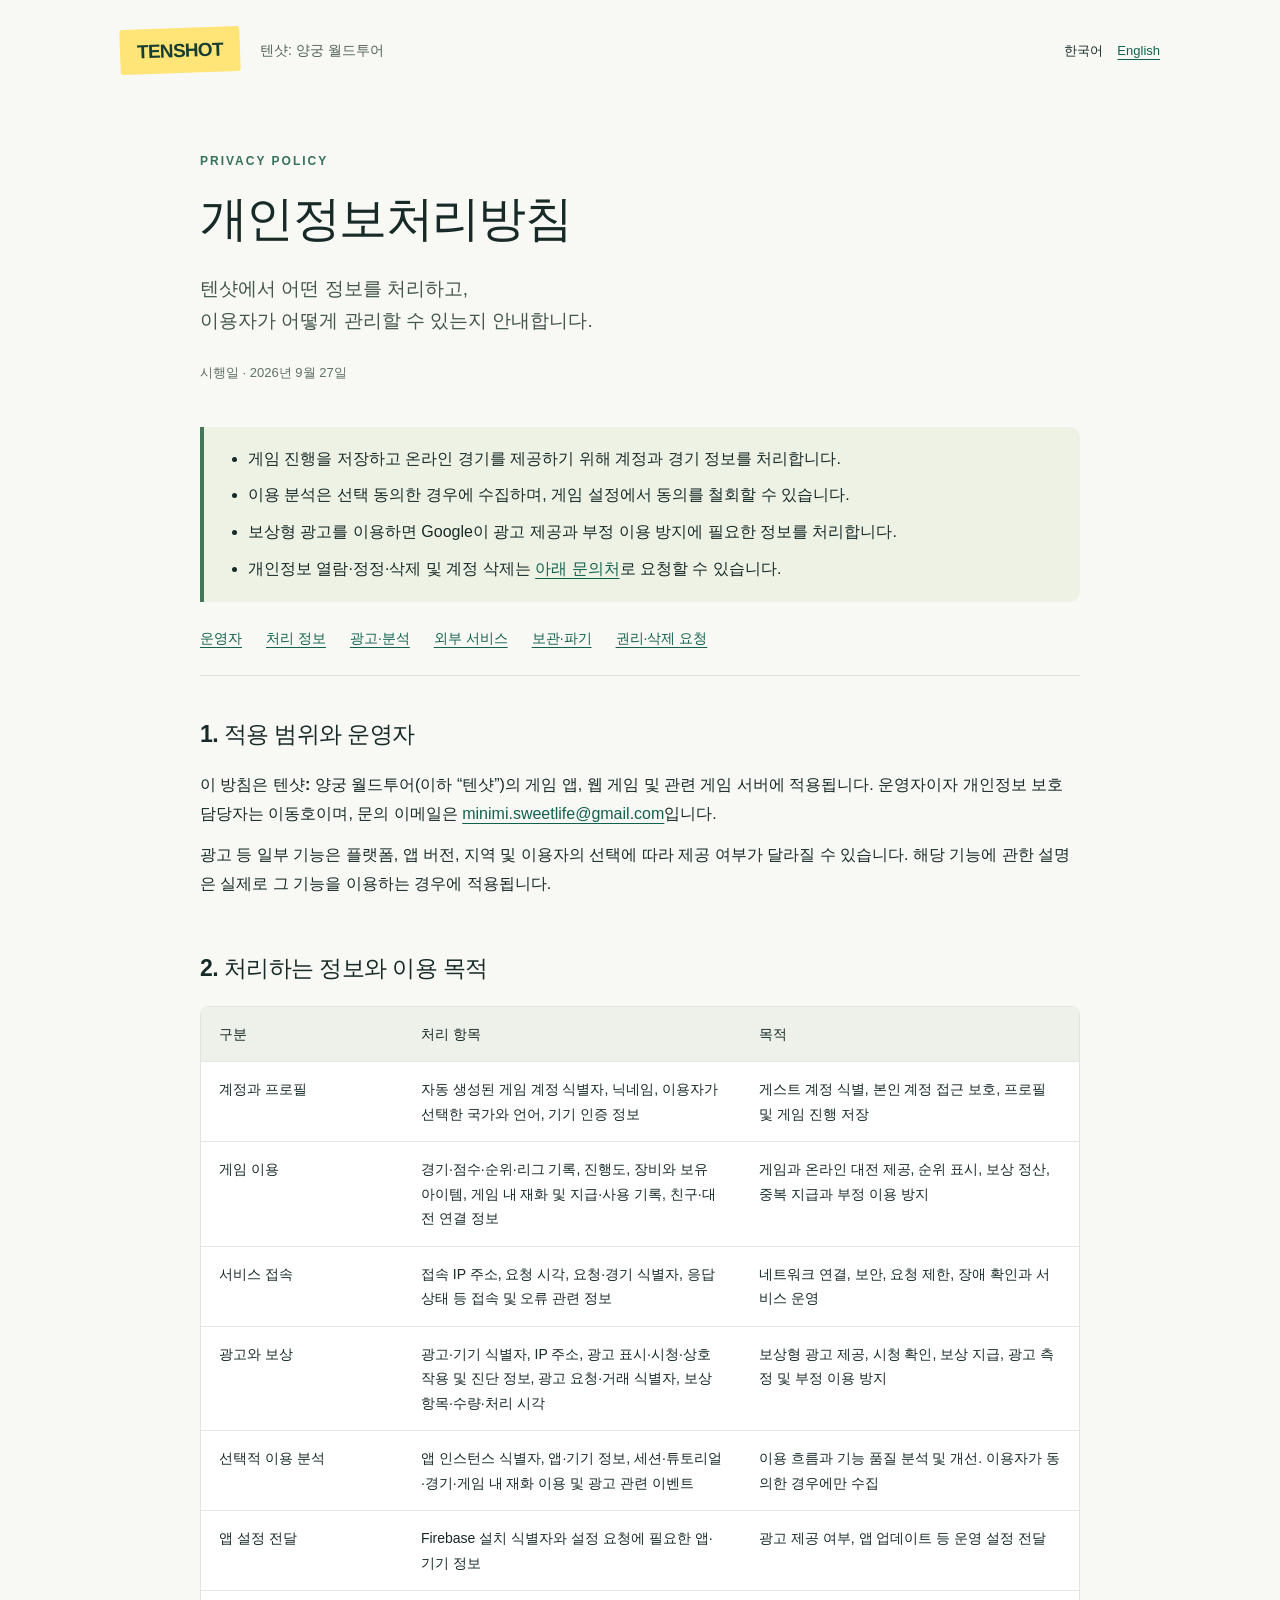
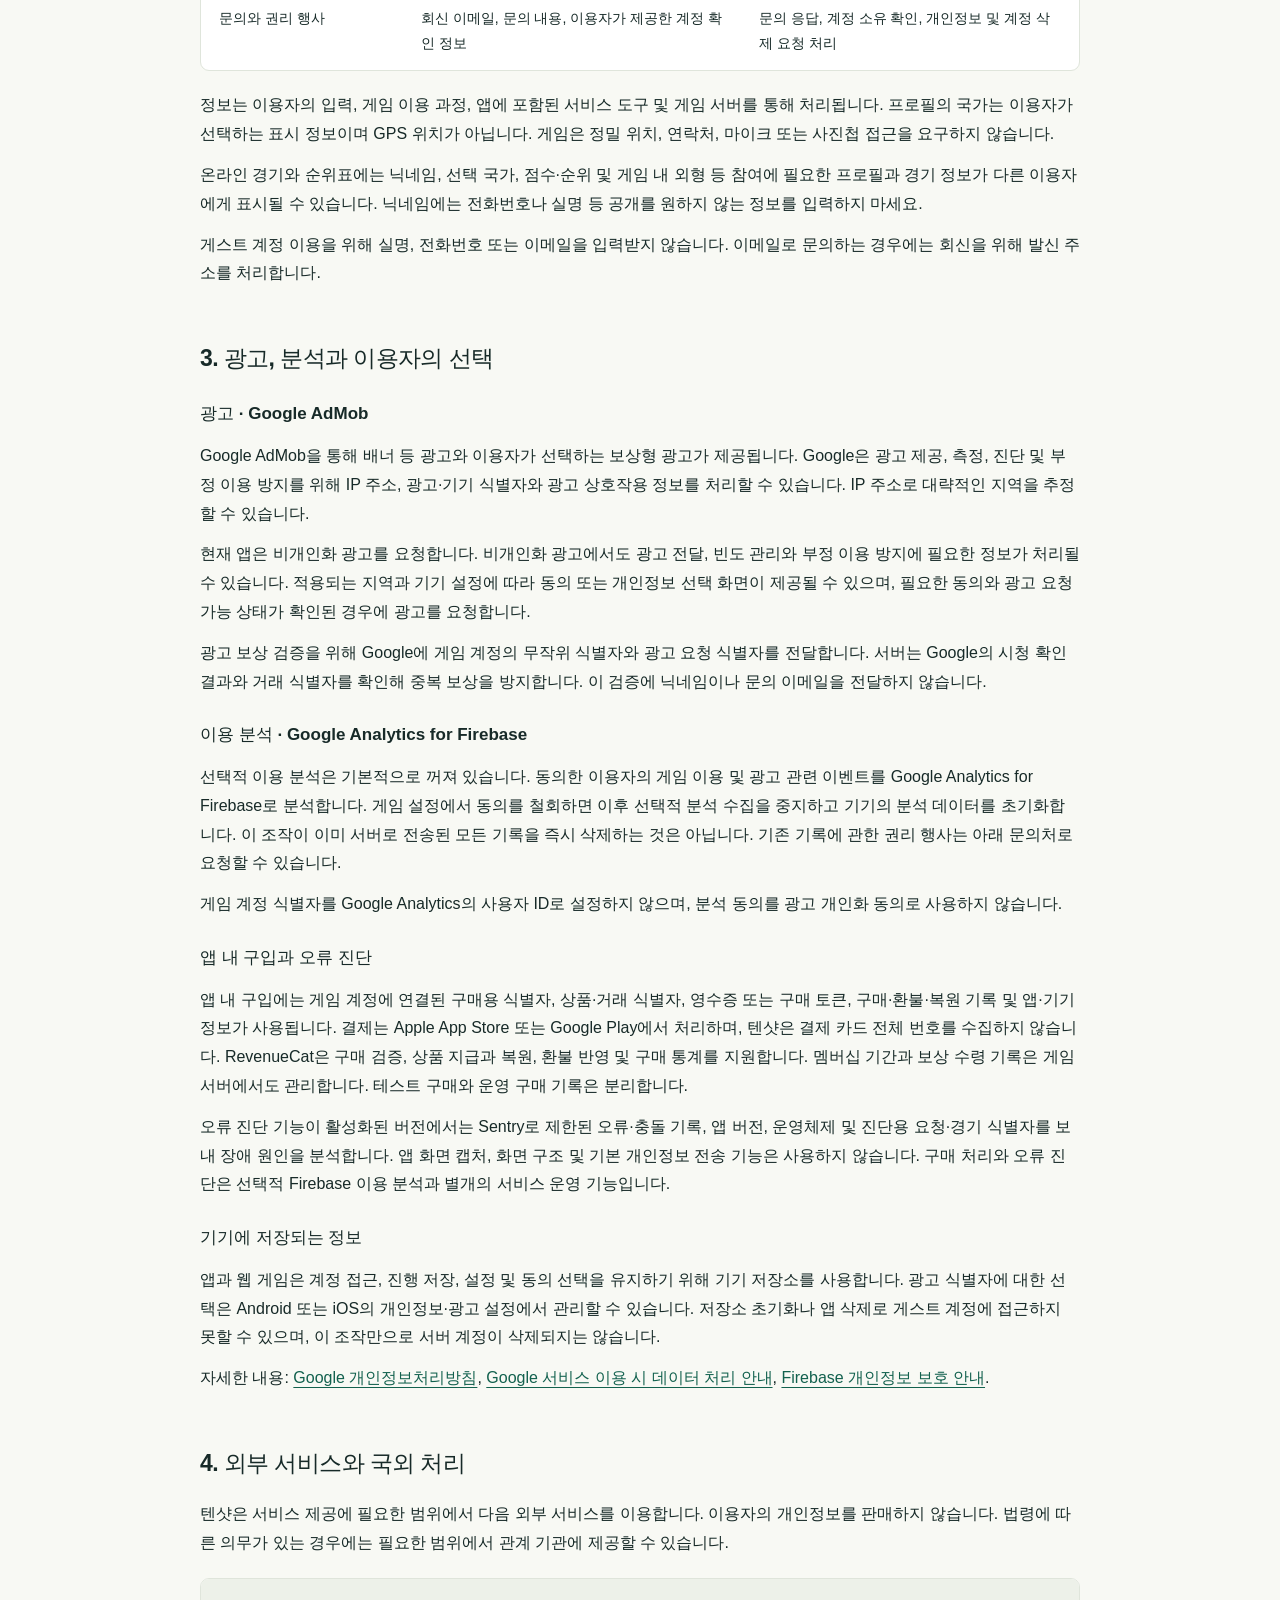
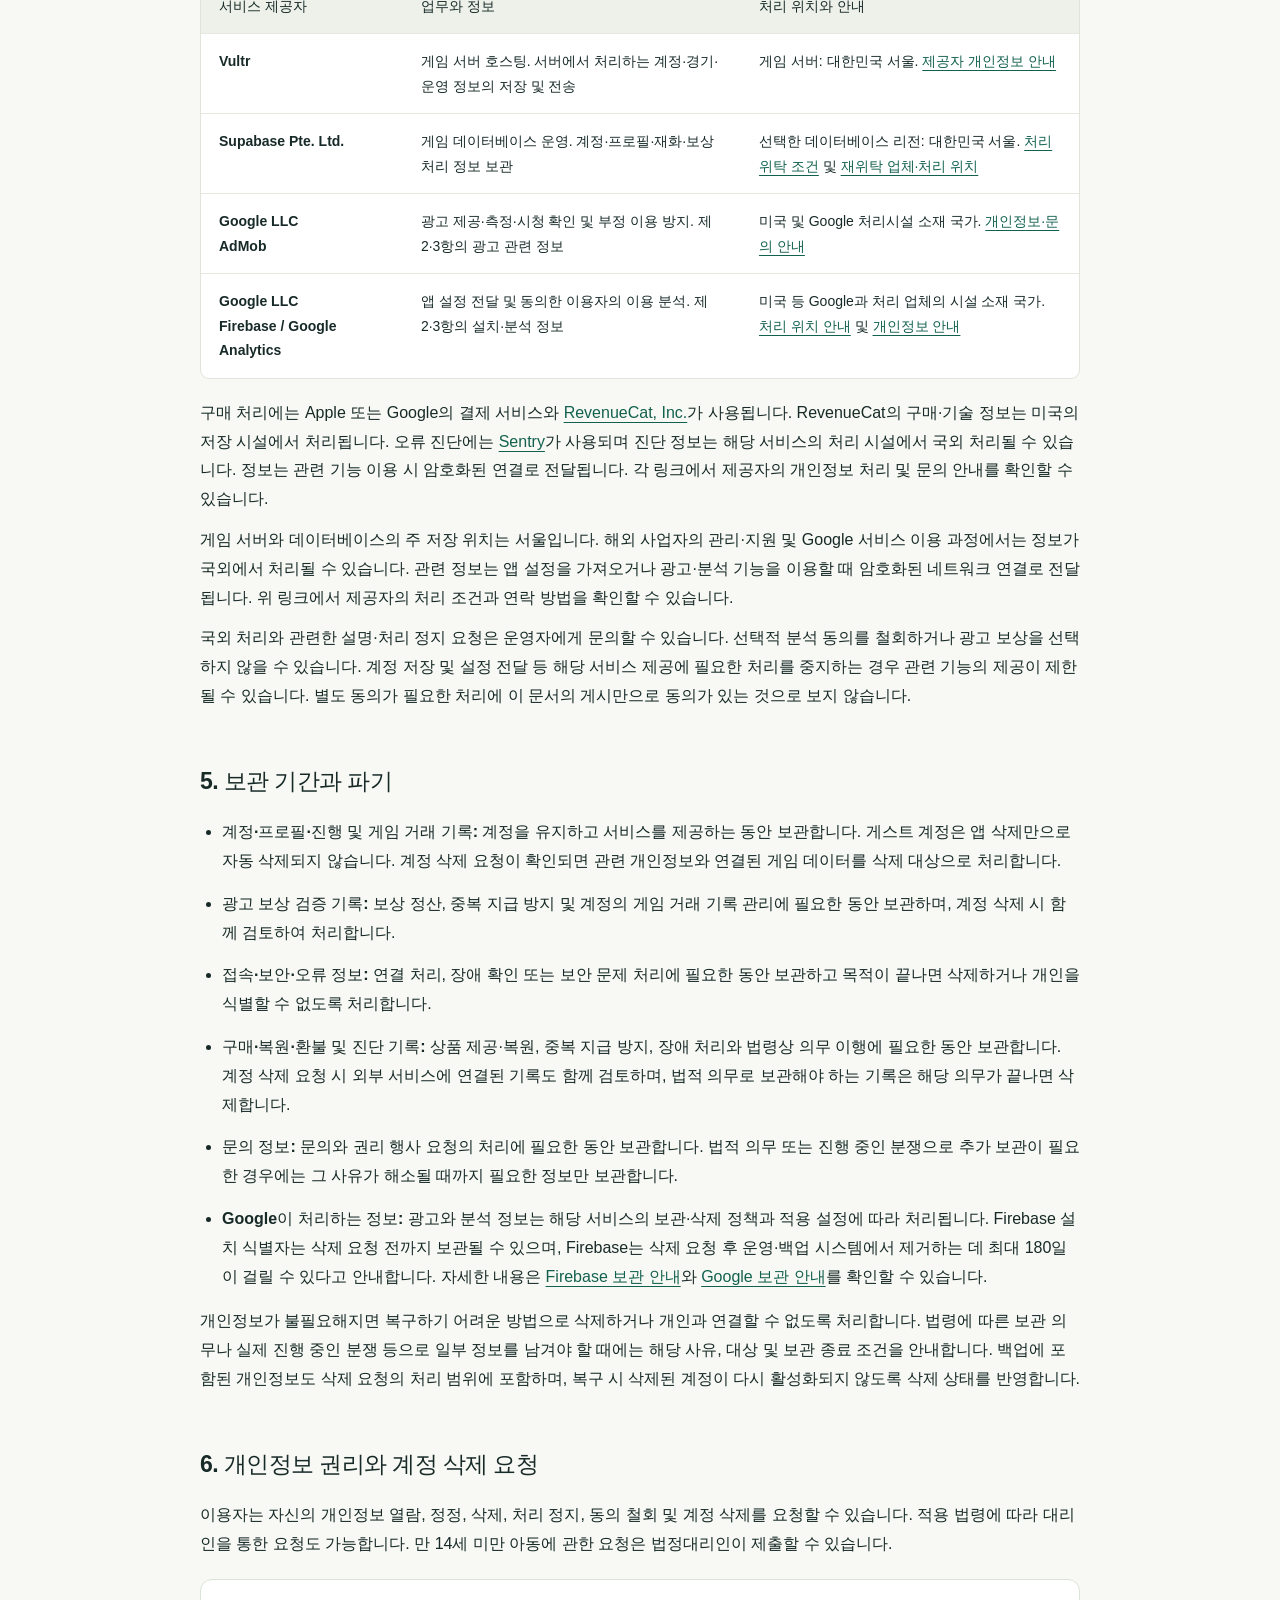
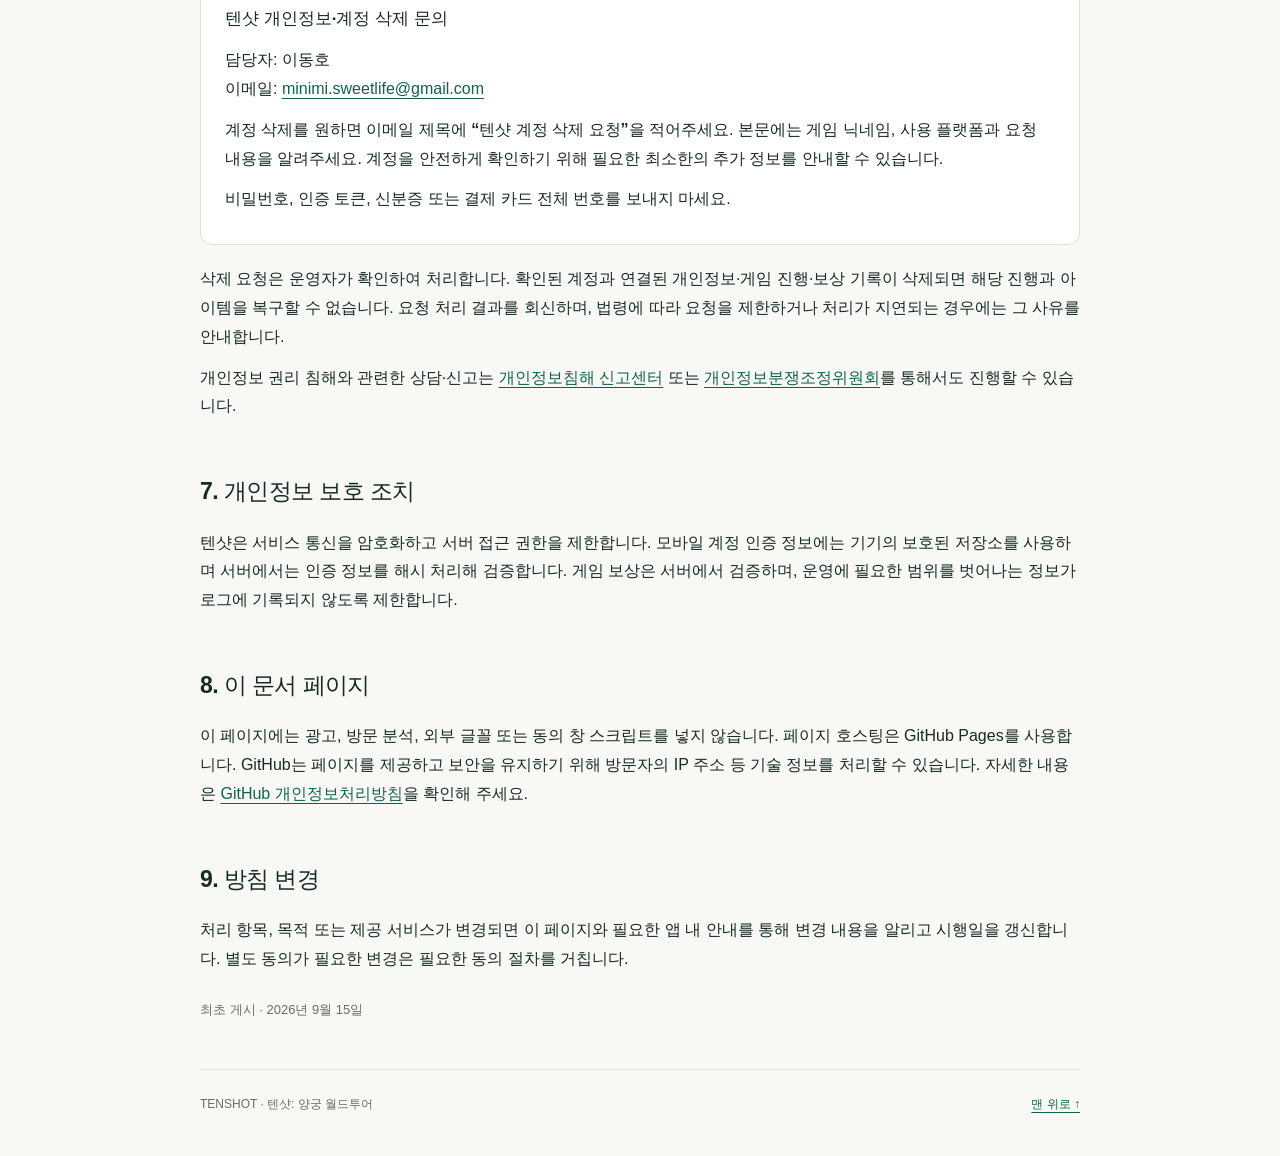
==== commit 4798993e: "Update privacy disclosures for purchases and diagnostics" ====
--- a/index.html
+++ b/index.html
@@ -22,7 +22,7 @@
       <p class="eyebrow">PRIVACY POLICY</p>
       <h1>개인정보처리방침</h1>
       <p class="lead">텐샷에서 어떤 정보를 처리하고,<br class="wide"> 이용자가 어떻게 관리할 수 있는지 안내합니다.</p>
-      <p class="date">시행일 · 2026년 9월 15일</p>
+      <p class="date">시행일 · 2026년 9월 27일</p>
     </div>
     <aside class="summary" aria-label="주요 안내">
       <ul>
@@ -66,13 +66,16 @@
 
     <section id="ads">
       <h2>3. 광고, 분석과 이용자의 선택</h2>
-      <h3>보상형 광고 · Google AdMob</h3>
-      <p>광고 보상을 선택하면 Google AdMob을 통해 광고가 제공됩니다. Google은 광고 제공, 측정, 진단 및 부정 이용 방지를 위해 IP 주소, 광고·기기 식별자와 광고 상호작용 정보를 처리할 수 있습니다. IP 주소로 대략적인 지역을 추정할 수 있습니다.</p>
+      <h3>광고 · Google AdMob</h3>
+      <p>Google AdMob을 통해 배너 등 광고와 이용자가 선택하는 보상형 광고가 제공됩니다. Google은 광고 제공, 측정, 진단 및 부정 이용 방지를 위해 IP 주소, 광고·기기 식별자와 광고 상호작용 정보를 처리할 수 있습니다. IP 주소로 대략적인 지역을 추정할 수 있습니다.</p>
       <p>현재 앱은 비개인화 광고를 요청합니다. 비개인화 광고에서도 광고 전달, 빈도 관리와 부정 이용 방지에 필요한 정보가 처리될 수 있습니다. 적용되는 지역과 기기 설정에 따라 동의 또는 개인정보 선택 화면이 제공될 수 있으며, 필요한 동의와 광고 요청 가능 상태가 확인된 경우에 광고를 요청합니다.</p>
       <p>광고 보상 검증을 위해 Google에 게임 계정의 무작위 식별자와 광고 요청 식별자를 전달합니다. 서버는 Google의 시청 확인 결과와 거래 식별자를 확인해 중복 보상을 방지합니다. 이 검증에 닉네임이나 문의 이메일을 전달하지 않습니다.</p>
       <h3>이용 분석 · Google Analytics for Firebase</h3>
       <p>선택적 이용 분석은 기본적으로 꺼져 있습니다. 동의한 이용자의 게임 이용 및 광고 관련 이벤트를 Google Analytics for Firebase로 분석합니다. 게임 설정에서 동의를 철회하면 이후 선택적 분석 수집을 중지하고 기기의 분석 데이터를 초기화합니다. 이 조작이 이미 서버로 전송된 모든 기록을 즉시 삭제하는 것은 아닙니다. 기존 기록에 관한 권리 행사는 아래 문의처로 요청할 수 있습니다.</p>
       <p>게임 계정 식별자를 Google Analytics의 사용자 ID로 설정하지 않으며, 분석 동의를 광고 개인화 동의로 사용하지 않습니다.</p>
+      <h3>앱 내 구입과 오류 진단</h3>
+      <p>앱 내 구입에는 게임 계정에 연결된 구매용 식별자, 상품·거래 식별자, 영수증 또는 구매 토큰, 구매·환불·복원 기록 및 앱·기기 정보가 사용됩니다. 결제는 Apple App Store 또는 Google Play에서 처리하며, 텐샷은 결제 카드 전체 번호를 수집하지 않습니다. RevenueCat은 구매 검증, 상품 지급과 복원, 환불 반영 및 구매 통계를 지원합니다. 멤버십 기간과 보상 수령 기록은 게임 서버에서도 관리합니다. 테스트 구매와 운영 구매 기록은 분리합니다.</p>
+      <p>오류 진단 기능이 활성화된 버전에서는 Sentry로 제한된 오류·충돌 기록, 앱 버전, 운영체제 및 진단용 요청·경기 식별자를 보내 장애 원인을 분석합니다. 앱 화면 캡처, 화면 구조 및 기본 개인정보 전송 기능은 사용하지 않습니다. 구매 처리와 오류 진단은 선택적 Firebase 이용 분석과 별개의 서비스 운영 기능입니다.</p>
       <h3>기기에 저장되는 정보</h3>
       <p>앱과 웹 게임은 계정 접근, 진행 저장, 설정 및 동의 선택을 유지하기 위해 기기 저장소를 사용합니다. 광고 식별자에 대한 선택은 Android 또는 iOS의 개인정보·광고 설정에서 관리할 수 있습니다. 저장소 초기화나 앱 삭제로 게스트 계정에 접근하지 못할 수 있으며, 이 조작만으로 서버 계정이 삭제되지는 않습니다.</p>
       <p>자세한 내용: <a href="https://policies.google.com/privacy?hl=ko">Google 개인정보처리방침</a>, <a href="https://policies.google.com/technologies/partner-sites?hl=ko">Google 서비스 이용 시 데이터 처리 안내</a>, <a href="https://firebase.google.com/support/privacy">Firebase 개인정보 보호 안내</a>.</p>
@@ -92,6 +95,7 @@
           </tbody>
         </table>
       </div>
+      <p>구매 처리에는 Apple 또는 Google의 결제 서비스와 <a href="https://www.revenuecat.com/privacy">RevenueCat, Inc.</a>가 사용됩니다. RevenueCat의 구매·기술 정보는 미국의 저장 시설에서 처리됩니다. 오류 진단에는 <a href="https://sentry.io/privacy/">Sentry</a>가 사용되며 진단 정보는 해당 서비스의 처리 시설에서 국외 처리될 수 있습니다. 정보는 관련 기능 이용 시 암호화된 연결로 전달됩니다. 각 링크에서 제공자의 개인정보 처리 및 문의 안내를 확인할 수 있습니다.</p>
       <p>게임 서버와 데이터베이스의 주 저장 위치는 서울입니다. 해외 사업자의 관리·지원 및 Google 서비스 이용 과정에서는 정보가 국외에서 처리될 수 있습니다. 관련 정보는 앱 설정을 가져오거나 광고·분석 기능을 이용할 때 암호화된 네트워크 연결로 전달됩니다. 위 링크에서 제공자의 처리 조건과 연락 방법을 확인할 수 있습니다.</p>
       <p>국외 처리와 관련한 설명·처리 정지 요청은 운영자에게 문의할 수 있습니다. 선택적 분석 동의를 철회하거나 광고 보상을 선택하지 않을 수 있습니다. 계정 저장 및 설정 전달 등 해당 서비스 제공에 필요한 처리를 중지하는 경우 관련 기능의 제공이 제한될 수 있습니다. 별도 동의가 필요한 처리에 이 문서의 게시만으로 동의가 있는 것으로 보지 않습니다.</p>
     </section>
@@ -102,6 +106,7 @@
         <li><strong>계정·프로필·진행 및 게임 거래 기록:</strong> 계정을 유지하고 서비스를 제공하는 동안 보관합니다. 게스트 계정은 앱 삭제만으로 자동 삭제되지 않습니다. 계정 삭제 요청이 확인되면 관련 개인정보와 연결된 게임 데이터를 삭제 대상으로 처리합니다.</li>
         <li><strong>광고 보상 검증 기록:</strong> 보상 정산, 중복 지급 방지 및 계정의 게임 거래 기록 관리에 필요한 동안 보관하며, 계정 삭제 시 함께 검토하여 처리합니다.</li>
         <li><strong>접속·보안·오류 정보:</strong> 연결 처리, 장애 확인 또는 보안 문제 처리에 필요한 동안 보관하고 목적이 끝나면 삭제하거나 개인을 식별할 수 없도록 처리합니다.</li>
+        <li><strong>구매·복원·환불 및 진단 기록:</strong> 상품 제공·복원, 중복 지급 방지, 장애 처리와 법령상 의무 이행에 필요한 동안 보관합니다. 계정 삭제 요청 시 외부 서비스에 연결된 기록도 함께 검토하며, 법적 의무로 보관해야 하는 기록은 해당 의무가 끝나면 삭제합니다.</li>
         <li><strong>문의 정보:</strong> 문의와 권리 행사 요청의 처리에 필요한 동안 보관합니다. 법적 의무 또는 진행 중인 분쟁으로 추가 보관이 필요한 경우에는 그 사유가 해소될 때까지 필요한 정보만 보관합니다.</li>
         <li><strong>Google이 처리하는 정보:</strong> 광고와 분석 정보는 해당 서비스의 보관·삭제 정책과 적용 설정에 따라 처리됩니다. Firebase 설치 식별자는 삭제 요청 전까지 보관될 수 있으며, Firebase는 삭제 요청 후 운영·백업 시스템에서 제거하는 데 최대 180일이 걸릴 수 있다고 안내합니다. 자세한 내용은 <a href="https://firebase.google.com/support/privacy">Firebase 보관 안내</a>와 <a href="https://policies.google.com/technologies/retention?hl=ko">Google 보관 안내</a>를 확인할 수 있습니다.</li>
       </ul>
